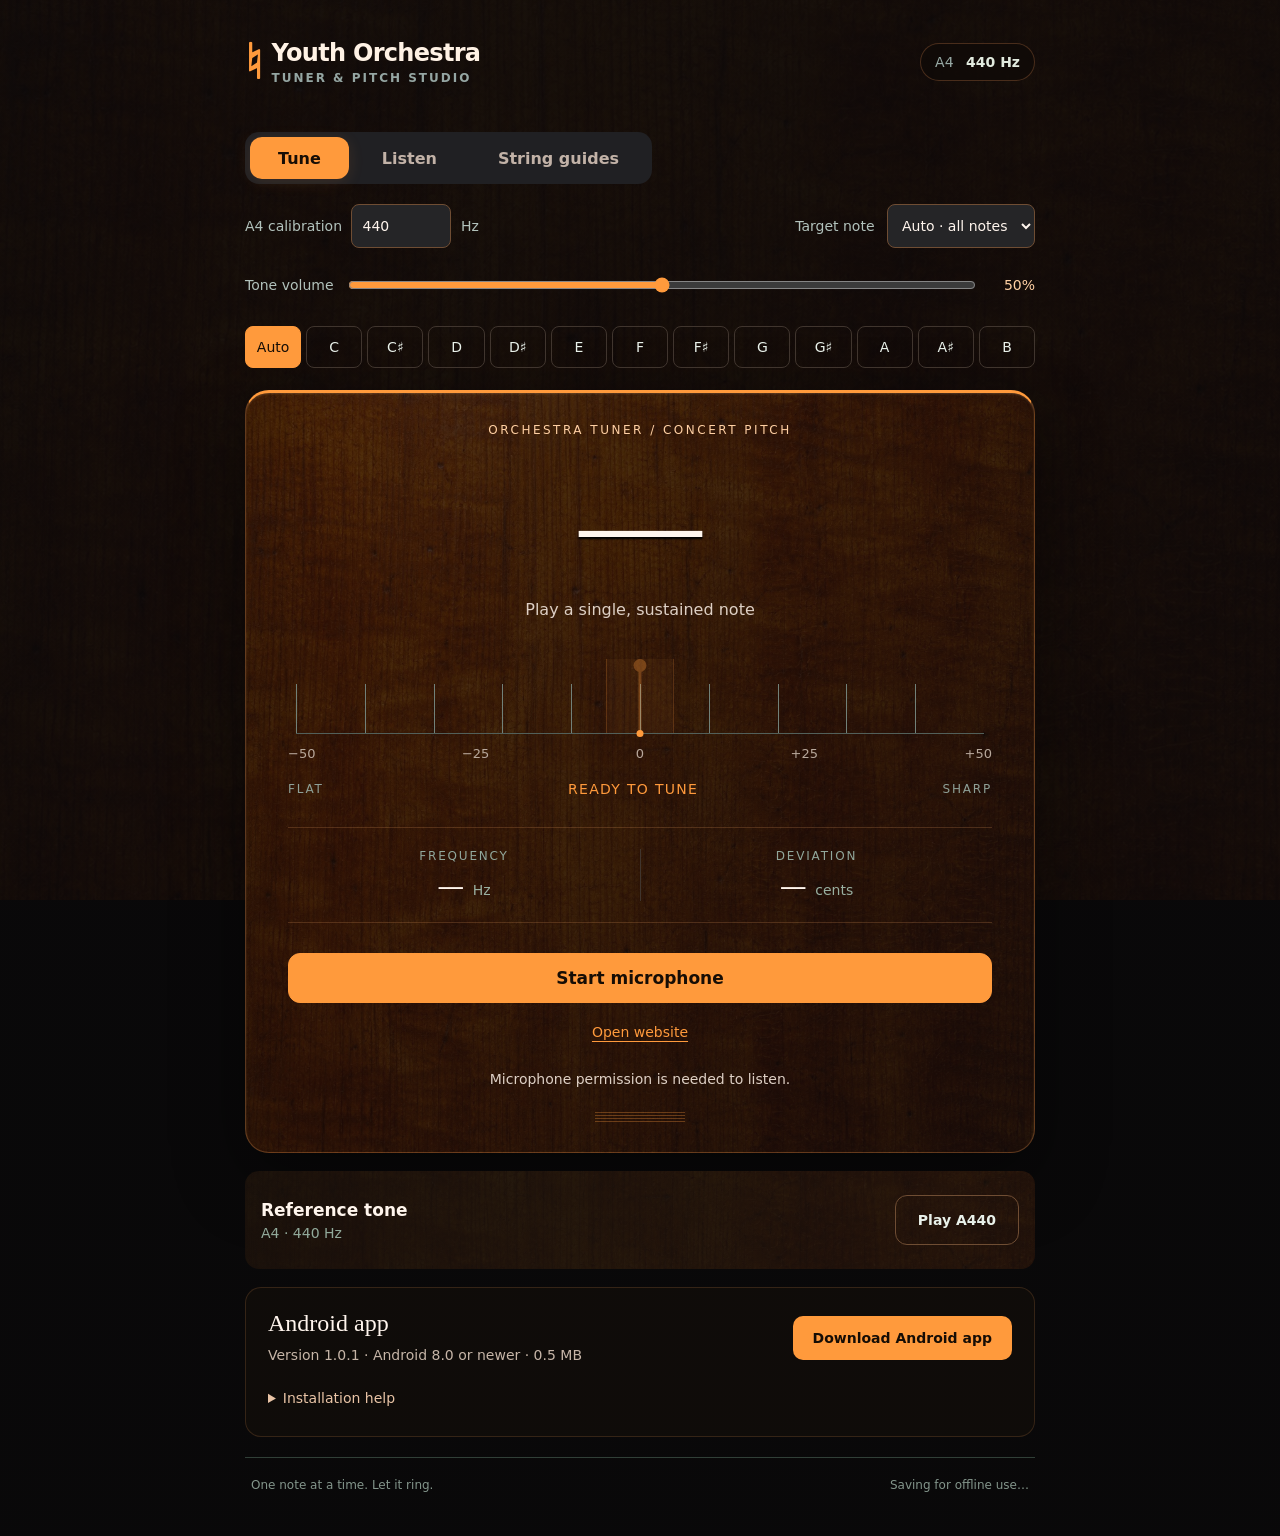
==== website/index.html @ d524d64e "Add Youth Orchestra 1.0.1 Android app, APK, and website source" ====
<!doctype html>
<html lang="en"><head><meta http-equiv="Content-Security-Policy" content="default-src 'none'; script-src 'self'; style-src 'self'; style-src-attr 'unsafe-inline'; img-src 'self' data:; connect-src 'self'; worker-src 'self'; manifest-src 'self'; font-src 'self'; object-src 'none'; base-uri 'none'; form-action 'none'"><meta charset="utf-8"><meta name="viewport" content="width=device-width, initial-scale=1"><meta name="theme-color" content="#0b0b0d"><title>Youth Orchestra · Tuner</title><meta name="description" content="Tune your instrument with a live chromatic tuner calibrated to A4 = 440 Hz."><link rel="icon" type="image/svg+xml" href="data:image/svg+xml,%3Csvg xmlns='http://www.w3.org/2000/svg' viewBox='0 0 32 32'%3E%3Crect width='32' height='32' rx='8' fill='%230b0b0d'/%3E%3Cpath d='M10 6v12a6 6 0 0012 0V6M16 24v5' stroke='%23ff9a3c' stroke-width='3' fill='none'/%3E%3C/svg%3E"><link rel="manifest" href="manifest.webmanifest"><link rel="stylesheet" href="style.css" integrity="sha384-/lPXurIrif8GCoK90Trv8r9x2uqzRrvR7XsmezspjiSFBTZrRN+pEiAZkGpaojf7" crossorigin="anonymous"></head>
<body><main><header><div class="brand"><span class="mark">♮</span><span class="brand-name">Youth Orchestra<span class="studio">TUNER & PITCH STUDIO</span></span></div><span class="calibration">A4 <b>440 Hz</b></span></header>
<nav aria-label="Tuner mode"><button id="tunerTab" aria-pressed="true">Tune</button><button id="listenTab" aria-pressed="false">Listen</button><button id="guidesTab" aria-pressed="false">String guides</button></nav><div class="settings"><label>A4 calibration <input id="calibration" type="number" min="20" max="20000" step="0.1" value="440"> Hz</label><label>Target note <select id="target"><option value="auto">Auto · all notes</option></select></label><label class="volume-control" for="toneVolume">Tone volume <input id="toneVolume" type="range" min="0" max="100" step="1" value="50"><output id="volumeValue" for="toneVolume">50%</output></label></div><div id="noteStrip" class="note-strip" role="group" aria-label="Target note shortcuts"></div><section id="tunerView" class="instrument" aria-label="Chromatic tuner"><div class="eyebrow">ORCHESTRA TUNER / CONCERT PITCH</div><div class="readout"><span id="note">—</span><span id="octave"></span></div><p id="pitch" class="pitch">Play a single, sustained note</p><div class="meter"><div class="center-band"></div><div class="ticks" aria-hidden="true"></div><div id="needle" class="needle"></div><div class="center-dot"></div></div><div class="scale"><span>−50</span><span>−25</span><span>0</span><span>+25</span><span>+50</span></div><div class="meter-labels"><span>FLAT</span><span id="verdict">READY TO TUNE</span><span>SHARP</span></div><div class="details"><div><span>FREQUENCY</span><strong id="frequency">— <small>Hz</small></strong></div><div><span>DEVIATION</span><strong id="cents">— <small>cents</small></strong></div></div><button id="listen" class="primary">Start microphone</button><a class="website-link" href="https://a440-studio-tuner.k-lee-augsburg-2018.chatgpt.site" target="_blank" rel="noopener noreferrer">Open website</a><p id="status" role="status" aria-live="polite">Microphone permission is needed to listen.</p></section>
<section id="toneView" class="instrument" hidden><div class="eyebrow">PITCH PLAYER</div><div class="tone-title" id="toneNote">A4</div><p class="pitch">Choose a note or enter a frequency.</p><div class="tone-controls"><label>Note<select id="playNote"></select></label><label>Octave<select id="playOctave"></select></label><label class="wide">Frequency (Hz)<input id="playFrequency" type="number" min="20" max="20000" step="0.01" value="440"></label></div><button id="playPitch" class="primary" aria-pressed="false">Play pitch</button><p role="status" id="playerStatus">Start with a comfortable device volume.</p></section><section id="guidesView" class="instrument guides" hidden><div class="eyebrow">BEGINNER STRING GUIDES · ONLINE</div><h1>Tune your strings</h1><p class="pitch">Choose your instrument and string to open a beginner tuning lesson on YouTube. Each string opens its instrument’s full lesson.</p><div id="guideCards" class="guide-cards"></div><p class="guide-tip">Use small adjustments. Ask your teacher for help with pegs if you are new to tuning. Videos may use A440 even when your tuner calibration is different.</p><a class="website-link" href="https://a440-studio-tuner.k-lee-augsburg-2018.chatgpt.site" target="_blank" rel="noopener noreferrer">Open website</a><p id="guideStatus" role="status"></p></section><dialog id="youtubeDialog"><h2 id="youtubeHeading">Open YouTube?</h2><p>This video needs internet. Your device may open the YouTube app; otherwise it opens in your browser.</p><div class="dialog-actions"><a id="youtubeLink" rel="noopener noreferrer" target="_blank">Open YouTube</a><button id="cancelYoutube">Cancel</button></div></dialog><section id="referenceView" class="reference"><div><h2>Reference tone</h2><p>A4 · 440 Hz</p></div><button id="tone" aria-pressed="false">Play A440</button></section><section class="app-download" aria-label="Android app download"><div><h2>Android app</h2><p>Version 1.0.1 · Android 8.0 or newer · 0.5 MB</p></div><a class="download-button" href="Youth-Orchestra-1.0.1.apk" download>Download Android app</a><details><summary>Installation help</summary><p>Download the APK, open it, and follow your phone’s installation prompts. Your phone may ask you to allow installs from your browser. Keep Play Protect enabled. School-managed devices may restrict installation.</p><p>Allow microphone access when tuning. The app’s tuner and pitch player work offline from the first launch; YouTube lessons need internet. On iPhone or iPad, use this website.</p></details></section><footer><span>One note at a time. Let it ring.</span><span id="offlineStatus">Saving for offline use…</span></footer></main><script src="pitch.js" integrity="sha384-BECpr91P+D3OxPSTSqwNMDl9bMT2ejgZ+ItvPSgQ0dWuOqa0LELNYgznFjPIqYQX" crossorigin="anonymous"></script><script src="app.js" integrity="sha384-Yx76DxXk3x6BH97NrM4ar7/ayelBpXSxyvW1AgzNAPHx9zxNOU4eGlx/y7H0qC3i" crossorigin="anonymous"></script></body></html>
---- website/style.css ----
*{box-sizing:border-box} :root{font-family:Inter,ui-sans-serif,system-ui,-apple-system,sans-serif;color:#fff5ed;background:#0b0b0d;color-scheme:dark}body{margin:0}main{max-width:850px;margin:auto;padding:34px 30px 24px}header{display:flex;justify-content:space-between;align-items:center;margin-bottom:42px;gap:20px}.brand{font-size:25px;font-weight:650;letter-spacing:-1px;display:flex;align-items:center;gap:10px}.mark{color:#ff9a3c;font-size:34px}.studio{font-size:12px;letter-spacing:2px;color:#95a6a3;margin-left:10px}.calibration{font-size:14px;color:#98aaa5;border:1px solid #40352e;padding:10px 14px;border-radius:30px;white-space:nowrap}.calibration b{color:#e2ebdf;margin-left:8px}.instrument{background:linear-gradient(150deg,#202023,#141416);border:1px solid #40352e;border-radius:24px;padding:30px 42px;text-align:center;box-shadow:0 30px 90px #0003}.eyebrow{font-size:12px;letter-spacing:2.5px;color:#c2b2a7}.readout{height:161px;display:flex;justify-content:center;align-items:center;padding-top:8px;gap:6px}#note{font-size:122px;line-height:1;font-weight:500;letter-spacing:-7px}#octave{font-size:29px;align-self:center;color:#9eb3a8;padding-top:55px}.pitch{color:#b2c2bc;font-size:16px;margin:2px 0 40px}.meter{height:75px;position:relative;margin:0 8px}.ticks{position:absolute;inset:25px 0 0;background:repeating-linear-gradient(to right,#718179 0 1px,transparent 1px 10%);border-bottom:1px solid #52605a}.center-band{position:absolute;left:45%;width:10%;height:100%;background:#ff9a3c0d;border-left:1px solid #ff9a3c30;border-right:1px solid #ff9a3c30}.needle{position:absolute;left:50%;top:0;height:77px;width:3px;background:#ff9a3c;transform:translateX(-50%);transition:left .12s ease-out;opacity:.3}.needle:before{content:'';position:absolute;top:0;left:-5px;width:13px;height:13px;border-radius:50%;background:inherit}.center-dot{position:absolute;bottom:-3px;left:50%;width:7px;height:7px;transform:translateX(-50%);background:#ff9a3c;border-radius:50%}.scale{display:flex;justify-content:space-between;color:#93a59b;font-size:13px;margin:12px 0 20px}.meter-labels{display:flex;justify-content:space-between;align-items:center;color:#8ea097;font-size:12px;letter-spacing:1.8px;gap:8px}#verdict{color:#ff9a3c;letter-spacing:1.3px;font-size:14px}.details{display:grid;grid-template-columns:1fr 1fr;border-top:1px solid #40352e;border-bottom:1px solid #40352e;margin:30px 0;padding:21px 0}.details>div+div{border-left:1px solid #40352e}.details span{display:block;font-size:12px;letter-spacing:1.8px;color:#91a79b;margin-bottom:7px}.details strong{font-size:27px;font-weight:450;font-variant-numeric:tabular-nums}.details small{font-size:14px;color:#99afa0}button{font:inherit;cursor:pointer;border-radius:12px;padding:14px 22px;border:1px solid #6f4d33;background:transparent;color:#e9f1ea;font-weight:600;min-height:50px}button:hover{background:#ff9a3c12}button:focus-visible{outline:3px solid #ffc58c;outline-offset:4px}button:disabled{opacity:.6;cursor:wait}.primary{width:100%;background:#ff9a3c;border-color:#ff9a3c;color:#160d05;font-size:17px}.primary:hover{background:#ffb96f}#status{font-size:14px;color:#a1b3aa;line-height:1.5;min-height:21px;margin:16px 0 0}.reference{display:flex;justify-content:space-between;align-items:center;padding:25px 6px;gap:15px}.reference h2{font-size:17px;margin:0 0 5px;font-weight:550}.reference p{font-size:14px;color:#92aa9b;margin:0}.reference button{font-size:14px}footer{display:flex;justify-content:space-between;color:#83958b;font-size:12px;border-top:1px solid #303f37;padding:18px 6px;gap:14px;line-height:1.5}@media(max-width:560px){main{padding:20px 16px}.studio{display:none}header{margin-bottom:24px}.instrument{padding:25px 23px;border-radius:20px}#note{font-size:108px}.readout{height:144px}.pitch{margin-bottom:32px}.meter-labels{letter-spacing:.8px;font-size:12px}#verdict{font-size:12px;letter-spacing:.8px}footer{flex-direction:column;gap:5px}.details strong{font-size:24px}}@media(prefers-reduced-motion:reduce){.needle{transition:none}}
 [hidden]{display:none!important}nav{display:flex;gap:5px;margin-bottom:20px;background:#202023;padding:5px;border-radius:14px;width:fit-content}nav button{border:0;min-height:42px;padding:10px 28px;color:#c2b2a7}nav button[aria-pressed=true]{background:#ff9a3c;color:#160d05}.settings{display:flex;gap:16px;justify-content:space-between;margin-bottom:20px;flex-wrap:wrap}label{font-size:14px;color:#b2c2bc}input,select{font:inherit;background:#252527;color:#fff5ed;border:1px solid #6f4d33;border-radius:8px;padding:10px;min-height:44px}input:focus-visible,select:focus-visible{outline:2px solid #ff9a3c;outline-offset:2px}#calibration{width:100px;margin:0 5px}.settings select{margin-left:8px}.tone-title{font-size:88px;padding:25px 0 12px;font-weight:500}.tone-controls{display:grid;grid-template-columns:1fr 1fr;gap:20px;text-align:left;margin:25px 0}.tone-controls label{display:flex;flex-direction:column;gap:8px}.wide{grid-column:1/-1}#playerStatus{font-size:14px;color:#a1b3aa;line-height:1.5}@media(max-width:560px){.settings{flex-direction:column}.settings label{display:flex;align-items:center;justify-content:space-between}.settings select{max-width:185px}}
.note-strip{display:flex;gap:5px;margin:0 0 22px;flex-wrap:wrap}.note-strip button{flex:1;min-width:42px;padding:9px 6px;min-height:42px;font-size:14px;border-color:#40352e;border-radius:8px;font-weight:500}.note-strip button[aria-pressed=true]{background:#ff9a3c;color:#160d05;border-color:#ff9a3c}.instrument{background:radial-gradient(ellipse at 50% 0%,#3d291c 0%,#202023 45%,#141416 100%)}.readout{text-shadow:0 0 50px #ff9a3c15}.tone-title{color:#ff9a3c}.brand{letter-spacing:-.5px}@media(max-width:560px){.note-strip{display:grid;grid-template-columns:repeat(7,1fr)}.note-strip button{min-width:0}}
.guides{text-align:left}.guides h1{font-size:36px;letter-spacing:-1px;margin:22px 0 12px}.guides>.pitch{line-height:1.6;margin-bottom:24px}.guide-cards{display:grid;grid-template-columns:1fr 1fr;gap:16px}.guide-card{border:1px solid #594332;background:#0b0b0d66;padding:20px;border-radius:15px}.guide-card h2{margin:0 0 9px;font-size:22px}.guide-card p{font-size:14px;color:#a9bdae;min-height:42px;line-height:1.5}.string-buttons{display:flex;gap:8px;margin:18px 0}.string-buttons button{flex:1;padding:10px 6px;font-size:22px;color:#ff9a3c;background:#ff9a3c09}.guide-card small{color:#94ab9c;font-size:12px;line-height:1.5}.guide-tip{font-size:14px;color:#adc0b3;line-height:1.6;margin:24px 0 0}dialog{background:#202023;color:#fff5ed;border:1px solid #6f4d33;border-radius:18px;max-width:420px;padding:26px;margin:auto}dialog::backdrop{background:#000b}dialog p{font-size:16px;line-height:1.6;color:#b2c2bc}.dialog-actions{display:flex;gap:12px;flex-wrap:wrap}.dialog-actions a{display:inline-flex;align-items:center;color:#160d05;background:#ff9a3c;text-decoration:none;padding:14px 22px;border-radius:12px;font-weight:600}@media(max-width:560px){.guide-cards{grid-template-columns:1fr}nav{width:100%}nav button{flex:1;padding:10px 8px;font-size:14px}.guides h1{font-size:30px}}

.website-link{display:inline-block;color:#ff9a3c;font-size:14px;padding:13px 8px;margin-top:8px;text-underline-offset:4px}.website-link:focus-visible{outline:2px solid #ff9a3c;outline-offset:3px}

.brand-name{font-size:24px;letter-spacing:-.7px}.brand-name .studio{display:block;margin:4px 0 0;font-size:12px;letter-spacing:2px}.mark{font-family:Georgia,serif;font-size:48px}.instrument{border-top:3px solid #ff9a3c}.eyebrow{color:#ffad65}.instrument:after{content:'';display:block;height:10px;margin:22px auto 0;width:90px;background:repeating-linear-gradient(to bottom,#ff9a3c50 0 1px,transparent 1px 3px)}#note,.tone-title{font-family:Georgia,'Times New Roman',serif;font-weight:400}.calibration{background:#ff9a3c08}.guide-card h2{font-family:Georgia,serif;font-size:26px}.scale{color:#b8a89c}nav button[aria-pressed=true]{box-shadow:0 3px 15px #ff9a3c20}@media(max-width:560px){.brand-name{font-size:20px}.brand-name .studio{display:block;font-size:10px;letter-spacing:1.2px}.calibration{padding:9px 10px}.brand{gap:7px}header{gap:9px}.mark{font-size:38px}}

body{background:linear-gradient(#090809ef,#090809e8),url('violin-wood.jpg') center/cover fixed}.instrument{background:linear-gradient(130deg,#160b04b8,#080809d9),url('violin-wood.jpg') center/cover;border:1px solid #c980455e;border-top:3px solid #ff9a3c;box-shadow:inset 0 1px 2px #ffcf9630,0 25px 70px #0007}.readout{text-shadow:0 2px 2px #000,0 0 60px #ff9a3c25}.guide-card{background:linear-gradient(#0b0909c9,#0b0909eb),url('violin-wood.jpg') center/cover;border-color:#b076464d}.reference{border-radius:14px;padding:24px 16px;background:linear-gradient(90deg,#120e0bef,#120e0bde),url('violin-wood.jpg') center/cover;margin:18px 0}.calibration{background:#100b08b8;border-color:#9d623a66}.instrument .eyebrow{color:#ffd0a4}.details{border-color:#b076464d}.pitch,#status{color:#ded0c5}.brand-name{color:#fff2e5}.guides h1{font-family:Georgia,serif;font-weight:400}

.app-download{display:flex;flex-wrap:wrap;justify-content:space-between;align-items:center;gap:16px;border:1px solid #8d5b344d;border-radius:16px;padding:22px;margin-bottom:20px;background:#130e0bc9}.app-download h2{font-family:Georgia,serif;font-size:24px;font-weight:400;margin:0 0 7px}.app-download p{font-size:14px;color:#c6b5a7;margin:0;line-height:1.6}.download-button{display:inline-block;padding:14px 20px;background:#ff9a3c;color:#160d05;text-decoration:none;border-radius:10px;font-size:14px;font-weight:650}.app-download details{width:100%;font-size:14px;color:#e9c4a6}.app-download details p{margin-top:12px}.app-download summary{cursor:pointer;padding:8px 0}.download-button:focus-visible{outline:3px solid #fff2e5;outline-offset:4px}

.volume-control{display:flex;align-items:center;gap:12px;flex-basis:100%;margin:3px 0}.volume-control input{flex:1;width:100%;min-height:32px;padding:0;accent-color:#ff9a3c;background:transparent;border:0}.volume-control output{min-width:45px;text-align:right;font-variant-numeric:tabular-nums;font-size:14px;color:#ffd0a4}.volume-control{white-space:nowrap}
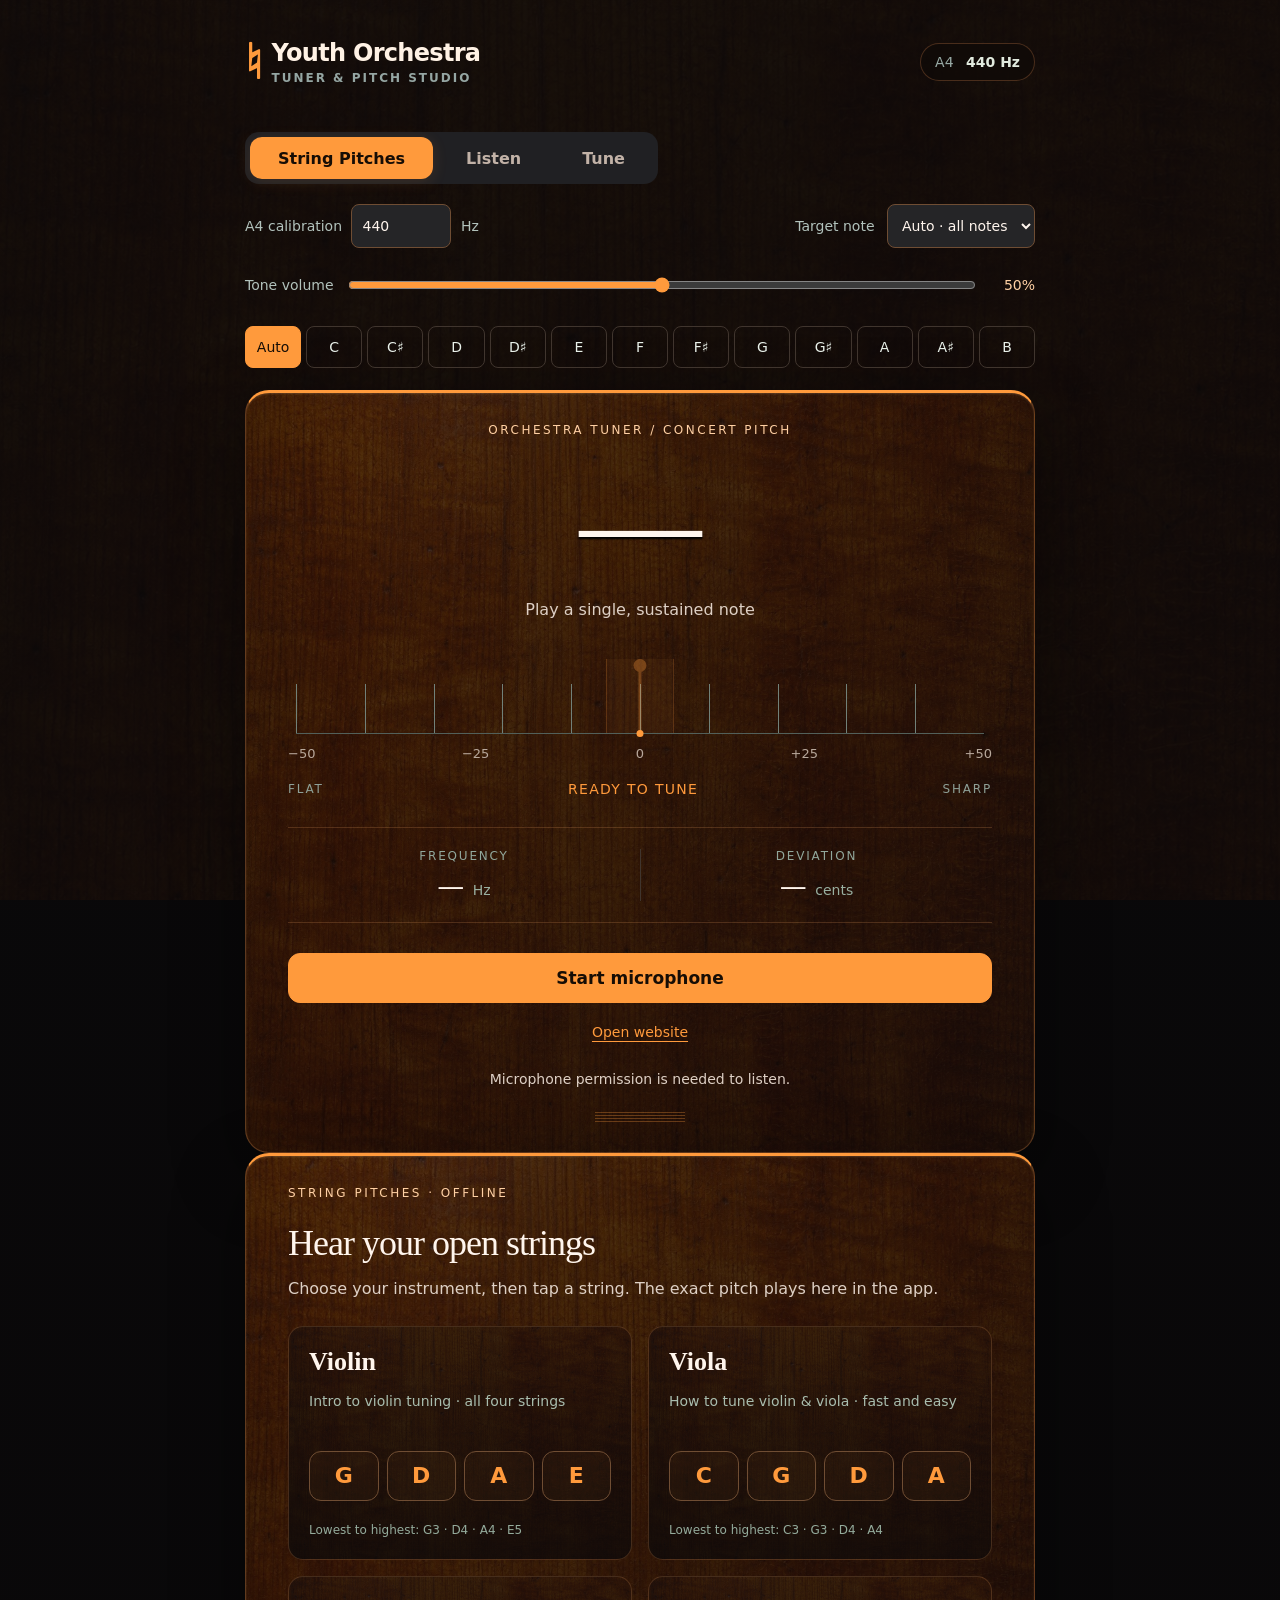
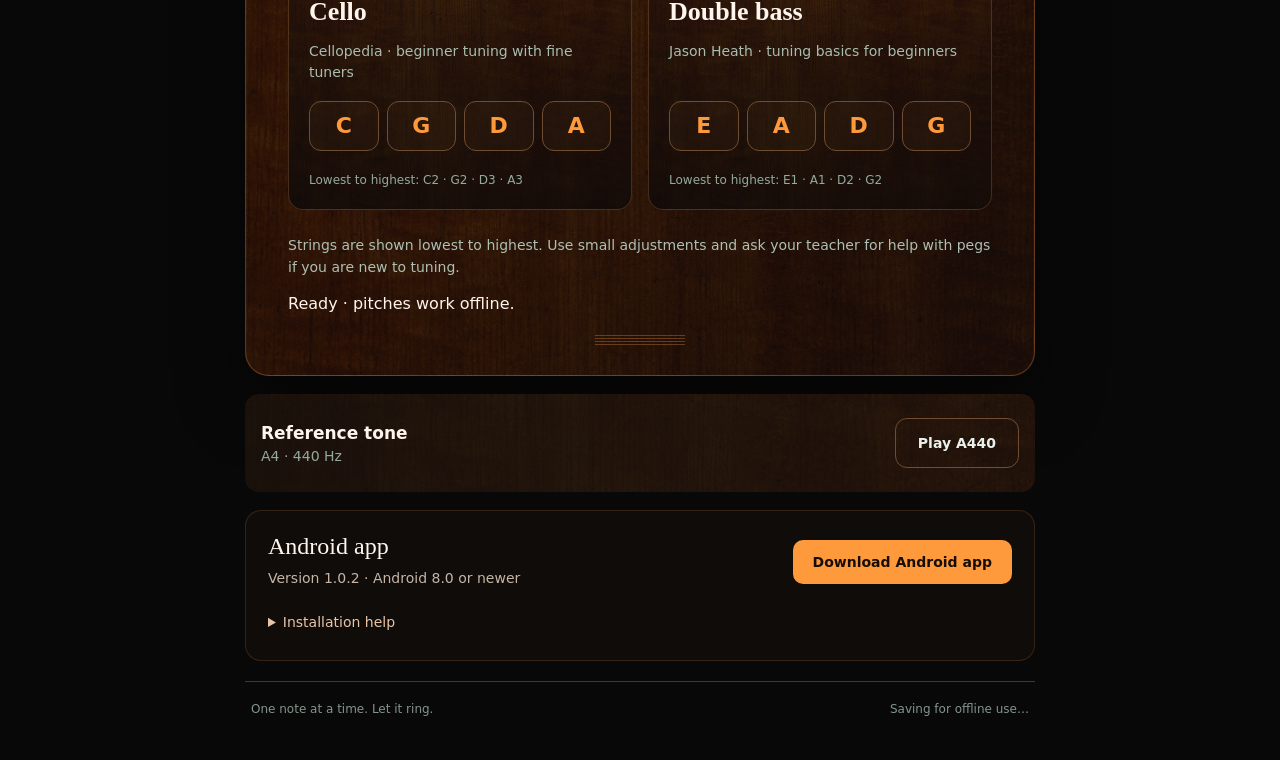
==== commit 9f0b6874: "Update Youth Orchestra tuner to v1.0.2" ====
--- a/website/index.html
+++ b/website/index.html
@@ -1,5 +1,5 @@
 <!doctype html>
 <html lang="en"><head><meta http-equiv="Content-Security-Policy" content="default-src 'none'; script-src 'self'; style-src 'self'; style-src-attr 'unsafe-inline'; img-src 'self' data:; connect-src 'self'; worker-src 'self'; manifest-src 'self'; font-src 'self'; object-src 'none'; base-uri 'none'; form-action 'none'"><meta charset="utf-8"><meta name="viewport" content="width=device-width, initial-scale=1"><meta name="theme-color" content="#0b0b0d"><title>Youth Orchestra · Tuner</title><meta name="description" content="Tune your instrument with a live chromatic tuner calibrated to A4 = 440 Hz."><link rel="icon" type="image/svg+xml" href="data:image/svg+xml,%3Csvg xmlns='http://www.w3.org/2000/svg' viewBox='0 0 32 32'%3E%3Crect width='32' height='32' rx='8' fill='%230b0b0d'/%3E%3Cpath d='M10 6v12a6 6 0 0012 0V6M16 24v5' stroke='%23ff9a3c' stroke-width='3' fill='none'/%3E%3C/svg%3E"><link rel="manifest" href="manifest.webmanifest"><link rel="stylesheet" href="style.css" integrity="sha384-/lPXurIrif8GCoK90Trv8r9x2uqzRrvR7XsmezspjiSFBTZrRN+pEiAZkGpaojf7" crossorigin="anonymous"></head>
 <body><main><header><div class="brand"><span class="mark">♮</span><span class="brand-name">Youth Orchestra<span class="studio">TUNER & PITCH STUDIO</span></span></div><span class="calibration">A4 <b>440 Hz</b></span></header>
-<nav aria-label="Tuner mode"><button id="tunerTab" aria-pressed="true">Tune</button><button id="listenTab" aria-pressed="false">Listen</button><button id="guidesTab" aria-pressed="false">String guides</button></nav><div class="settings"><label>A4 calibration <input id="calibration" type="number" min="20" max="20000" step="0.1" value="440"> Hz</label><label>Target note <select id="target"><option value="auto">Auto · all notes</option></select></label><label class="volume-control" for="toneVolume">Tone volume <input id="toneVolume" type="range" min="0" max="100" step="1" value="50"><output id="volumeValue" for="toneVolume">50%</output></label></div><div id="noteStrip" class="note-strip" role="group" aria-label="Target note shortcuts"></div><section id="tunerView" class="instrument" aria-label="Chromatic tuner"><div class="eyebrow">ORCHESTRA TUNER / CONCERT PITCH</div><div class="readout"><span id="note">—</span><span id="octave"></span></div><p id="pitch" class="pitch">Play a single, sustained note</p><div class="meter"><div class="center-band"></div><div class="ticks" aria-hidden="true"></div><div id="needle" class="needle"></div><div class="center-dot"></div></div><div class="scale"><span>−50</span><span>−25</span><span>0</span><span>+25</span><span>+50</span></div><div class="meter-labels"><span>FLAT</span><span id="verdict">READY TO TUNE</span><span>SHARP</span></div><div class="details"><div><span>FREQUENCY</span><strong id="frequency">— <small>Hz</small></strong></div><div><span>DEVIATION</span><strong id="cents">— <small>cents</small></strong></div></div><button id="listen" class="primary">Start microphone</button><a class="website-link" href="https://a440-studio-tuner.k-lee-augsburg-2018.chatgpt.site" target="_blank" rel="noopener noreferrer">Open website</a><p id="status" role="status" aria-live="polite">Microphone permission is needed to listen.</p></section>
-<section id="toneView" class="instrument" hidden><div class="eyebrow">PITCH PLAYER</div><div class="tone-title" id="toneNote">A4</div><p class="pitch">Choose a note or enter a frequency.</p><div class="tone-controls"><label>Note<select id="playNote"></select></label><label>Octave<select id="playOctave"></select></label><label class="wide">Frequency (Hz)<input id="playFrequency" type="number" min="20" max="20000" step="0.01" value="440"></label></div><button id="playPitch" class="primary" aria-pressed="false">Play pitch</button><p role="status" id="playerStatus">Start with a comfortable device volume.</p></section><section id="guidesView" class="instrument guides" hidden><div class="eyebrow">BEGINNER STRING GUIDES · ONLINE</div><h1>Tune your strings</h1><p class="pitch">Choose your instrument and string to open a beginner tuning lesson on YouTube. Each string opens its instrument’s full lesson.</p><div id="guideCards" class="guide-cards"></div><p class="guide-tip">Use small adjustments. Ask your teacher for help with pegs if you are new to tuning. Videos may use A440 even when your tuner calibration is different.</p><a class="website-link" href="https://a440-studio-tuner.k-lee-augsburg-2018.chatgpt.site" target="_blank" rel="noopener noreferrer">Open website</a><p id="guideStatus" role="status"></p></section><dialog id="youtubeDialog"><h2 id="youtubeHeading">Open YouTube?</h2><p>This video needs internet. Your device may open the YouTube app; otherwise it opens in your browser.</p><div class="dialog-actions"><a id="youtubeLink" rel="noopener noreferrer" target="_blank">Open YouTube</a><button id="cancelYoutube">Cancel</button></div></dialog><section id="referenceView" class="reference"><div><h2>Reference tone</h2><p>A4 · 440 Hz</p></div><button id="tone" aria-pressed="false">Play A440</button></section><section class="app-download" aria-label="Android app download"><div><h2>Android app</h2><p>Version 1.0.1 · Android 8.0 or newer · 0.5 MB</p></div><a class="download-button" href="Youth-Orchestra-1.0.1.apk" download>Download Android app</a><details><summary>Installation help</summary><p>Download the APK, open it, and follow your phone’s installation prompts. Your phone may ask you to allow installs from your browser. Keep Play Protect enabled. School-managed devices may restrict installation.</p><p>Allow microphone access when tuning. The app’s tuner and pitch player work offline from the first launch; YouTube lessons need internet. On iPhone or iPad, use this website.</p></details></section><footer><span>One note at a time. Let it ring.</span><span id="offlineStatus">Saving for offline use…</span></footer></main><script src="pitch.js" integrity="sha384-BECpr91P+D3OxPSTSqwNMDl9bMT2ejgZ+ItvPSgQ0dWuOqa0LELNYgznFjPIqYQX" crossorigin="anonymous"></script><script src="app.js" integrity="sha384-Yx76DxXk3x6BH97NrM4ar7/ayelBpXSxyvW1AgzNAPHx9zxNOU4eGlx/y7H0qC3i" crossorigin="anonymous"></script></body></html>
+<nav aria-label="Tuner mode"><button id="guidesTab" aria-pressed="true">String Pitches</button><button id="listenTab" aria-pressed="false">Listen</button><button id="tunerTab" aria-pressed="false">Tune</button></nav><div class="settings"><label>A4 calibration <input id="calibration" type="number" min="20" max="20000" step="0.1" value="440"> Hz</label><label>Target note <select id="target"><option value="auto">Auto · all notes</option></select></label><label class="volume-control" for="toneVolume">Tone volume <input id="toneVolume" type="range" min="0" max="100" step="1" value="50"><output id="volumeValue" for="toneVolume">50%</output></label></div><div id="noteStrip" class="note-strip" role="group" aria-label="Target note shortcuts"></div><section id="tunerView" class="instrument" aria-label="Chromatic tuner"><div class="eyebrow">ORCHESTRA TUNER / CONCERT PITCH</div><div class="readout"><span id="note">—</span><span id="octave"></span></div><p id="pitch" class="pitch">Play a single, sustained note</p><div class="meter"><div class="center-band"></div><div class="ticks" aria-hidden="true"></div><div id="needle" class="needle"></div><div class="center-dot"></div></div><div class="scale"><span>−50</span><span>−25</span><span>0</span><span>+25</span><span>+50</span></div><div class="meter-labels"><span>FLAT</span><span id="verdict">READY TO TUNE</span><span>SHARP</span></div><div class="details"><div><span>FREQUENCY</span><strong id="frequency">— <small>Hz</small></strong></div><div><span>DEVIATION</span><strong id="cents">— <small>cents</small></strong></div></div><button id="listen" class="primary">Start microphone</button><a class="website-link" href="https://a440-studio-tuner.k-lee-augsburg-2018.chatgpt.site" target="_blank" rel="noopener noreferrer">Open website</a><p id="status" role="status" aria-live="polite">Microphone permission is needed to listen.</p></section>
+<section id="toneView" class="instrument" hidden><div class="eyebrow">PITCH PLAYER</div><div class="tone-title" id="toneNote">A4</div><p class="pitch">Choose a note or enter a frequency.</p><div class="tone-controls"><label>Note<select id="playNote"></select></label><label>Octave<select id="playOctave"></select></label><label class="wide">Frequency (Hz)<input id="playFrequency" type="number" min="20" max="20000" step="0.01" value="440"></label></div><button id="playPitch" class="primary" aria-pressed="false">Play pitch</button><p role="status" id="playerStatus">Start with a comfortable device volume.</p></section><section id="guidesView" class="instrument guides"><div class="eyebrow">STRING PITCHES · OFFLINE</div><h1>Hear your open strings</h1><p class="pitch">Choose your instrument, then tap a string. The exact pitch plays here in the app.</p><div id="guideCards" class="guide-cards"></div><p class="guide-tip">Strings are shown lowest to highest. Use small adjustments and ask your teacher for help with pegs if you are new to tuning.</p><p id="guideStatus" role="status">Ready · pitches work offline.</p></section><section id="referenceView" class="reference"><div><h2>Reference tone</h2><p>A4 · 440 Hz</p></div><button id="tone" aria-pressed="false">Play A440</button></section><section class="app-download" aria-label="Android app download"><div><h2>Android app</h2><p>Version 1.0.2 · Android 8.0 or newer</p></div><a class="download-button" href="Youth-Orchestra-1.0.2.apk" download>Download Android app</a><details><summary>Installation help</summary><p>Download the APK, open it, and follow your phone’s installation prompts. Your phone may ask you to allow installs from your browser. Keep Play Protect enabled. School-managed devices may restrict installation.</p><p>Allow microphone access when tuning. The app’s tuner, pitch player, and all 16 string pitches work offline. On iPhone or iPad, use this website.</p></details></section><footer><span>One note at a time. Let it ring.</span><span id="offlineStatus">Saving for offline use…</span></footer></main><script src="pitch.js" integrity="sha384-BECpr91P+D3OxPSTSqwNMDl9bMT2ejgZ+ItvPSgQ0dWuOqa0LELNYgznFjPIqYQX" crossorigin="anonymous"></script><script src="app.js" integrity="sha384-Yx76DxXk3x6BH97NrM4ar7/ayelBpXSxyvW1AgzNAPHx9zxNOU4eGlx/y7H0qC3i" crossorigin="anonymous"></script></body></html>
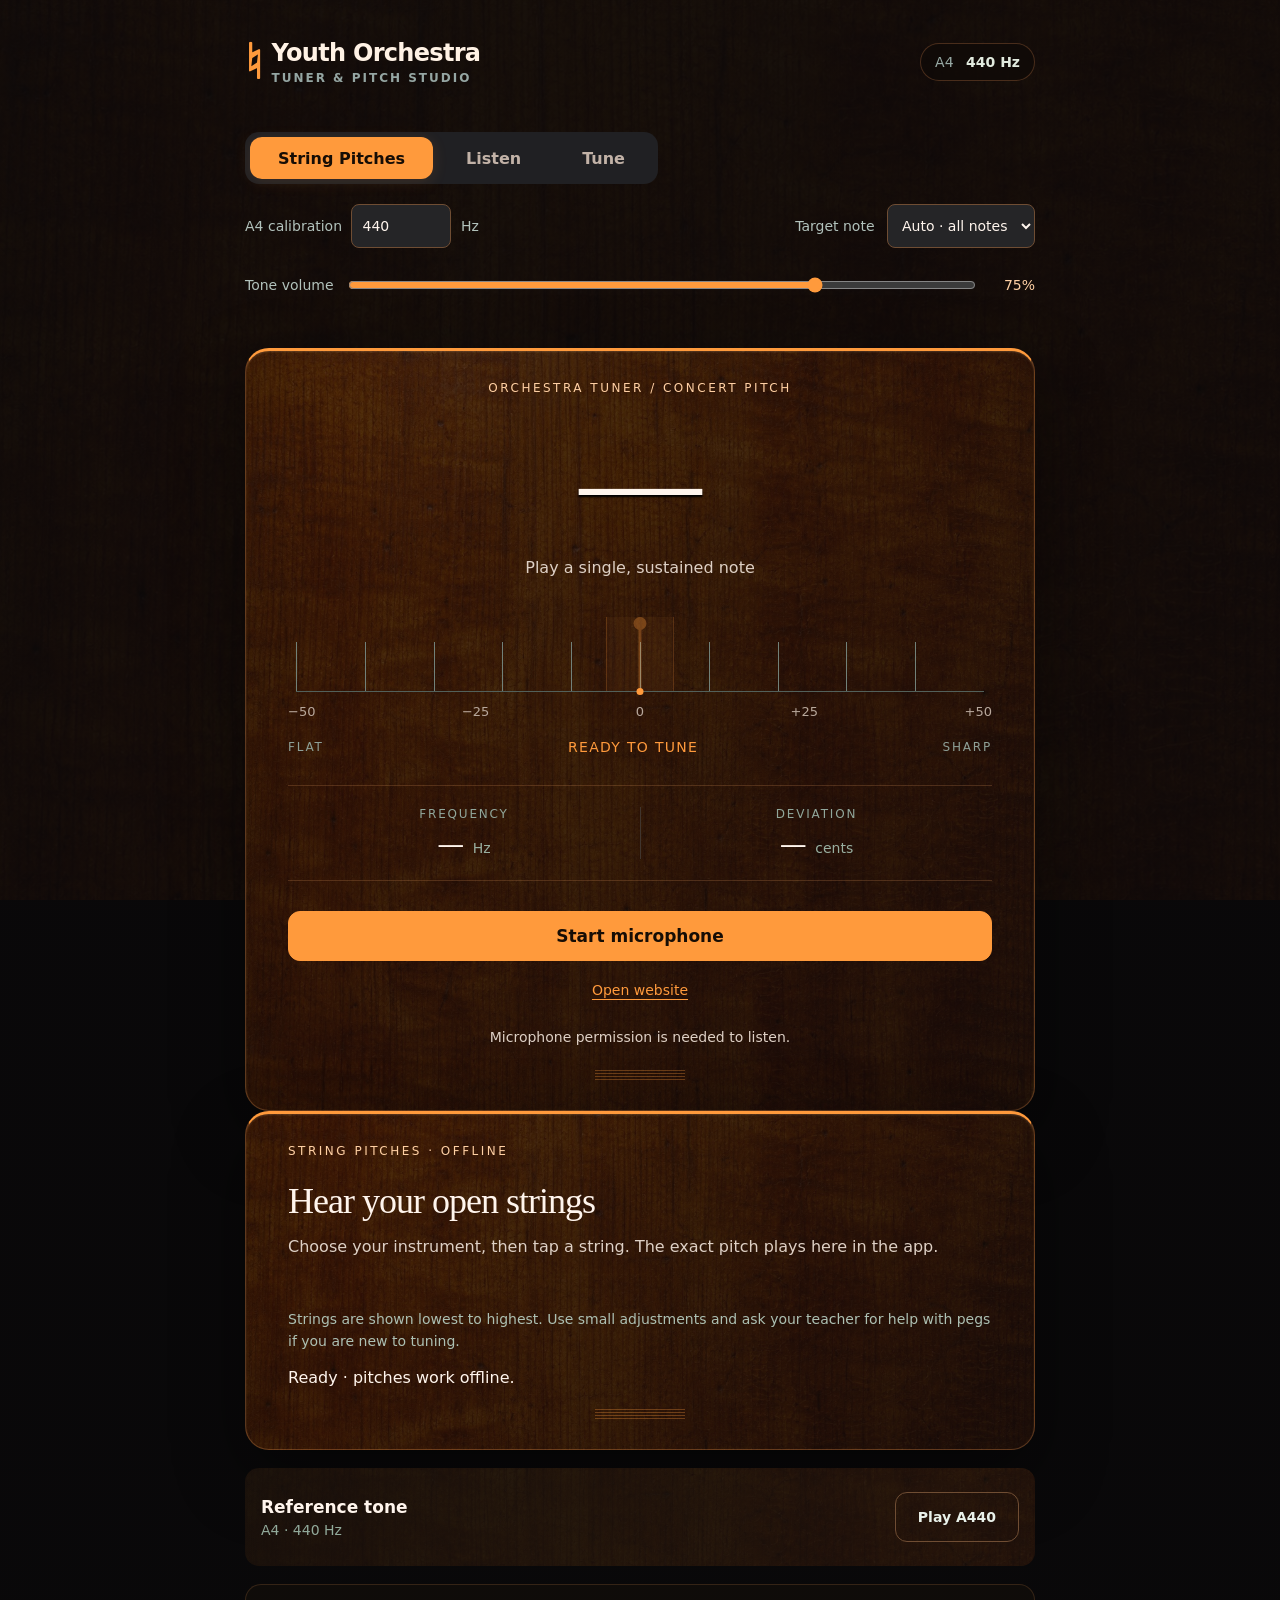
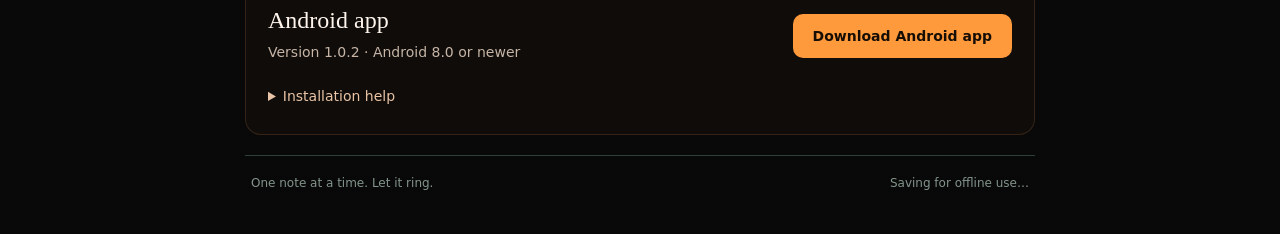
==== commit b93c02c7: "Complete v1.0.2 tuner requirements" ====
--- a/website/index.html
+++ b/website/index.html
@@ -1,5 +1,5 @@
 <!doctype html>
 <html lang="en"><head><meta http-equiv="Content-Security-Policy" content="default-src 'none'; script-src 'self'; style-src 'self'; style-src-attr 'unsafe-inline'; img-src 'self' data:; connect-src 'self'; worker-src 'self'; manifest-src 'self'; font-src 'self'; object-src 'none'; base-uri 'none'; form-action 'none'"><meta charset="utf-8"><meta name="viewport" content="width=device-width, initial-scale=1"><meta name="theme-color" content="#0b0b0d"><title>Youth Orchestra · Tuner</title><meta name="description" content="Tune your instrument with a live chromatic tuner calibrated to A4 = 440 Hz."><link rel="icon" type="image/svg+xml" href="data:image/svg+xml,%3Csvg xmlns='http://www.w3.org/2000/svg' viewBox='0 0 32 32'%3E%3Crect width='32' height='32' rx='8' fill='%230b0b0d'/%3E%3Cpath d='M10 6v12a6 6 0 0012 0V6M16 24v5' stroke='%23ff9a3c' stroke-width='3' fill='none'/%3E%3C/svg%3E"><link rel="manifest" href="manifest.webmanifest"><link rel="stylesheet" href="style.css" integrity="sha384-/lPXurIrif8GCoK90Trv8r9x2uqzRrvR7XsmezspjiSFBTZrRN+pEiAZkGpaojf7" crossorigin="anonymous"></head>
 <body><main><header><div class="brand"><span class="mark">♮</span><span class="brand-name">Youth Orchestra<span class="studio">TUNER & PITCH STUDIO</span></span></div><span class="calibration">A4 <b>440 Hz</b></span></header>
-<nav aria-label="Tuner mode"><button id="guidesTab" aria-pressed="true">String Pitches</button><button id="listenTab" aria-pressed="false">Listen</button><button id="tunerTab" aria-pressed="false">Tune</button></nav><div class="settings"><label>A4 calibration <input id="calibration" type="number" min="20" max="20000" step="0.1" value="440"> Hz</label><label>Target note <select id="target"><option value="auto">Auto · all notes</option></select></label><label class="volume-control" for="toneVolume">Tone volume <input id="toneVolume" type="range" min="0" max="100" step="1" value="50"><output id="volumeValue" for="toneVolume">50%</output></label></div><div id="noteStrip" class="note-strip" role="group" aria-label="Target note shortcuts"></div><section id="tunerView" class="instrument" aria-label="Chromatic tuner"><div class="eyebrow">ORCHESTRA TUNER / CONCERT PITCH</div><div class="readout"><span id="note">—</span><span id="octave"></span></div><p id="pitch" class="pitch">Play a single, sustained note</p><div class="meter"><div class="center-band"></div><div class="ticks" aria-hidden="true"></div><div id="needle" class="needle"></div><div class="center-dot"></div></div><div class="scale"><span>−50</span><span>−25</span><span>0</span><span>+25</span><span>+50</span></div><div class="meter-labels"><span>FLAT</span><span id="verdict">READY TO TUNE</span><span>SHARP</span></div><div class="details"><div><span>FREQUENCY</span><strong id="frequency">— <small>Hz</small></strong></div><div><span>DEVIATION</span><strong id="cents">— <small>cents</small></strong></div></div><button id="listen" class="primary">Start microphone</button><a class="website-link" href="https://a440-studio-tuner.k-lee-augsburg-2018.chatgpt.site" target="_blank" rel="noopener noreferrer">Open website</a><p id="status" role="status" aria-live="polite">Microphone permission is needed to listen.</p></section>
+<nav aria-label="Tuner mode"><button id="guidesTab" aria-pressed="true">String Pitches</button><button id="listenTab" aria-pressed="false">Listen</button><button id="tunerTab" aria-pressed="false">Tune</button></nav><div class="settings"><label>A4 calibration <input id="calibration" type="number" min="20" max="20000" step="0.1" value="440"> Hz</label><label>Target note <select id="target"><option value="auto">Auto · all notes</option></select></label><label class="volume-control" for="toneVolume">Tone volume <input id="toneVolume" type="range" min="0" max="100" step="1" value="75"><output id="volumeValue" for="toneVolume">75%</output></label></div><div id="noteStrip" class="note-strip" role="group" aria-label="Target note shortcuts"></div><section id="tunerView" class="instrument" aria-label="Chromatic tuner"><div class="eyebrow">ORCHESTRA TUNER / CONCERT PITCH</div><div class="readout"><span id="note">—</span><span id="octave"></span></div><p id="pitch" class="pitch">Play a single, sustained note</p><div class="meter"><div class="center-band"></div><div class="ticks" aria-hidden="true"></div><div id="needle" class="needle"></div><div class="center-dot"></div></div><div class="scale"><span>−50</span><span>−25</span><span>0</span><span>+25</span><span>+50</span></div><div class="meter-labels"><span>FLAT</span><span id="verdict">READY TO TUNE</span><span>SHARP</span></div><div class="details"><div><span>FREQUENCY</span><strong id="frequency">— <small>Hz</small></strong></div><div><span>DEVIATION</span><strong id="cents">— <small>cents</small></strong></div></div><button id="listen" class="primary">Start microphone</button><a class="website-link" href="https://a440-studio-tuner.k-lee-augsburg-2018.chatgpt.site" target="_blank" rel="noopener noreferrer">Open website</a><p id="status" role="status" aria-live="polite">Microphone permission is needed to listen.</p></section>
 <section id="toneView" class="instrument" hidden><div class="eyebrow">PITCH PLAYER</div><div class="tone-title" id="toneNote">A4</div><p class="pitch">Choose a note or enter a frequency.</p><div class="tone-controls"><label>Note<select id="playNote"></select></label><label>Octave<select id="playOctave"></select></label><label class="wide">Frequency (Hz)<input id="playFrequency" type="number" min="20" max="20000" step="0.01" value="440"></label></div><button id="playPitch" class="primary" aria-pressed="false">Play pitch</button><p role="status" id="playerStatus">Start with a comfortable device volume.</p></section><section id="guidesView" class="instrument guides"><div class="eyebrow">STRING PITCHES · OFFLINE</div><h1>Hear your open strings</h1><p class="pitch">Choose your instrument, then tap a string. The exact pitch plays here in the app.</p><div id="guideCards" class="guide-cards"></div><p class="guide-tip">Strings are shown lowest to highest. Use small adjustments and ask your teacher for help with pegs if you are new to tuning.</p><p id="guideStatus" role="status">Ready · pitches work offline.</p></section><section id="referenceView" class="reference"><div><h2>Reference tone</h2><p>A4 · 440 Hz</p></div><button id="tone" aria-pressed="false">Play A440</button></section><section class="app-download" aria-label="Android app download"><div><h2>Android app</h2><p>Version 1.0.2 · Android 8.0 or newer</p></div><a class="download-button" href="Youth-Orchestra-1.0.2.apk" download>Download Android app</a><details><summary>Installation help</summary><p>Download the APK, open it, and follow your phone’s installation prompts. Your phone may ask you to allow installs from your browser. Keep Play Protect enabled. School-managed devices may restrict installation.</p><p>Allow microphone access when tuning. The app’s tuner, pitch player, and all 16 string pitches work offline. On iPhone or iPad, use this website.</p></details></section><footer><span>One note at a time. Let it ring.</span><span id="offlineStatus">Saving for offline use…</span></footer></main><script src="pitch.js" integrity="sha384-BECpr91P+D3OxPSTSqwNMDl9bMT2ejgZ+ItvPSgQ0dWuOqa0LELNYgznFjPIqYQX" crossorigin="anonymous"></script><script src="app.js" integrity="sha384-Yx76DxXk3x6BH97NrM4ar7/ayelBpXSxyvW1AgzNAPHx9zxNOU4eGlx/y7H0qC3i" crossorigin="anonymous"></script></body></html>
